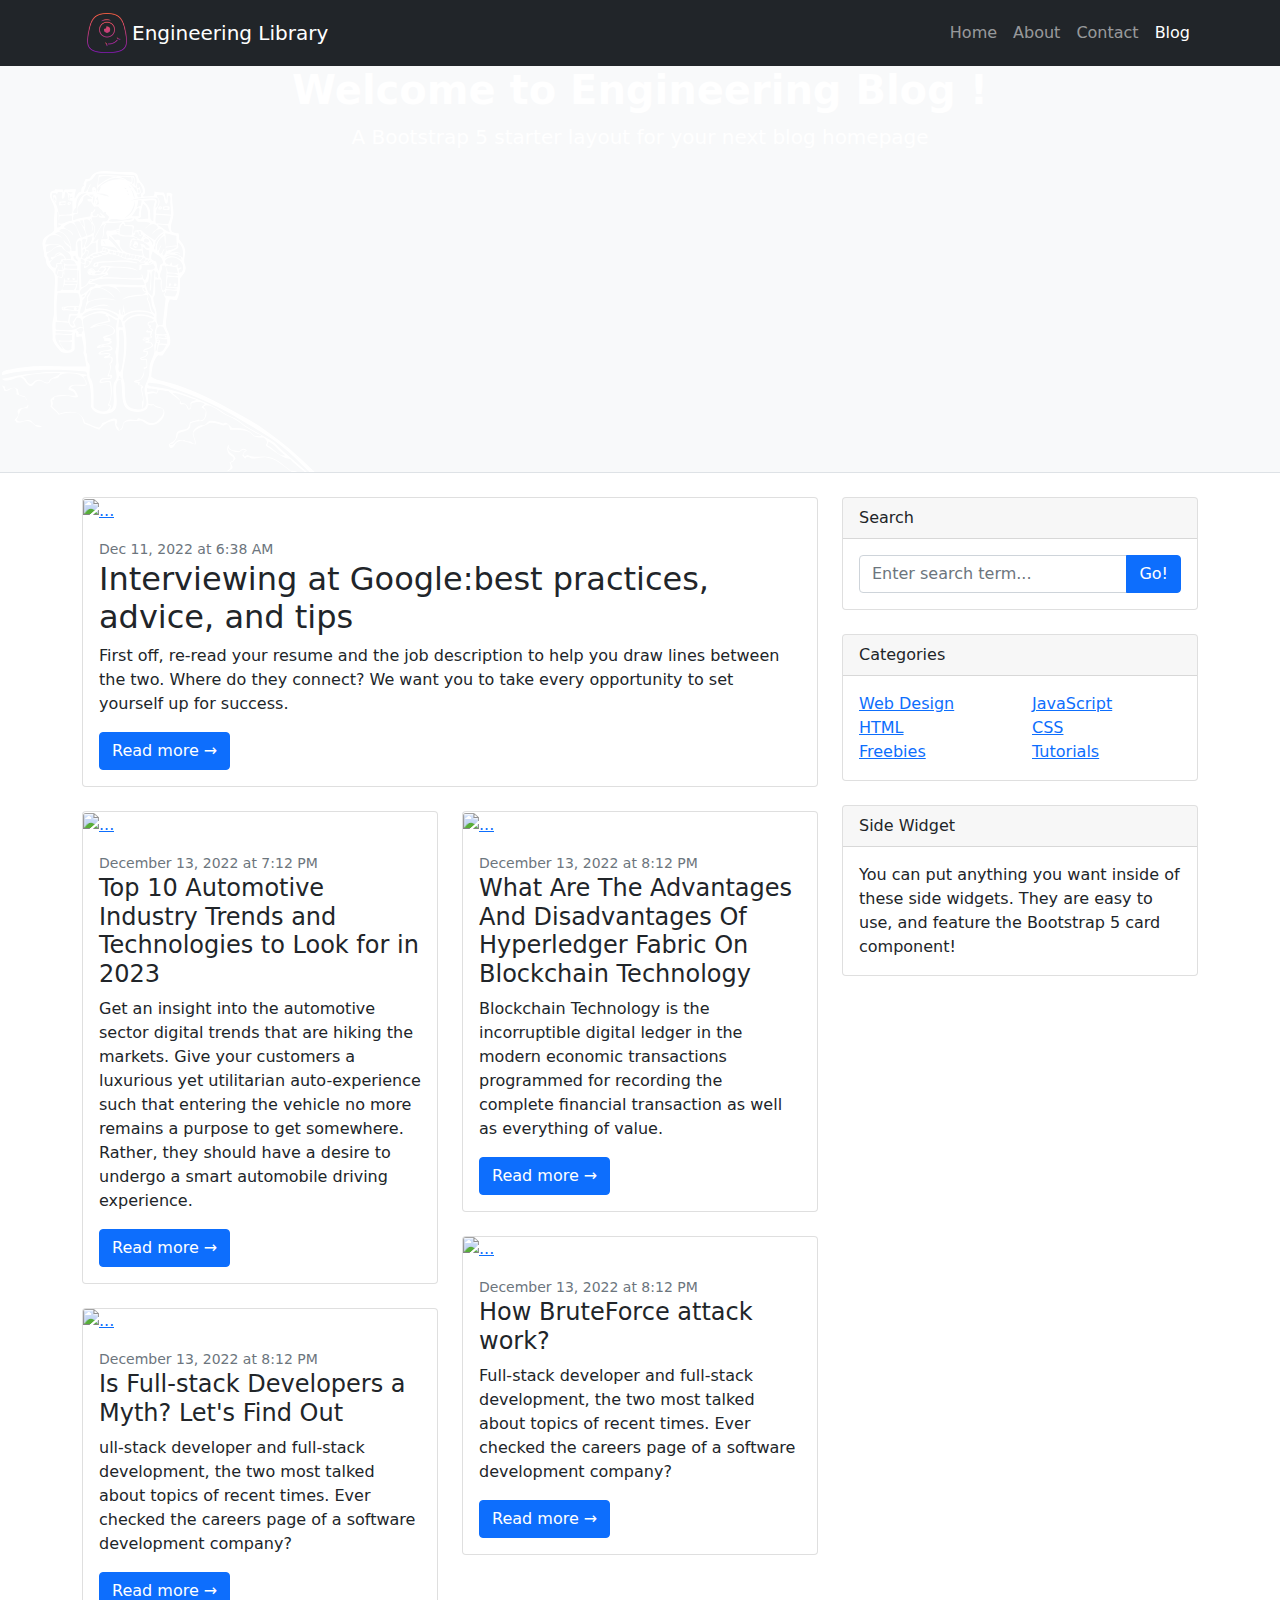
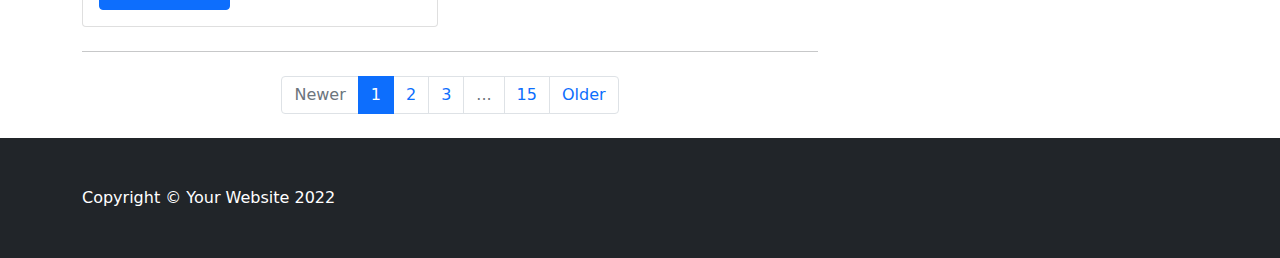
==== Blog.html @ 8175223d "Add files via upload" ====
<!DOCTYPE html>
<html lang="en">
    <head>
        <meta charset="utf-8" />
        <meta name="viewport" content="width=device-width, initial-scale=1, shrink-to-fit=no" />
        <meta name="description" content="" />
        <meta name="author" content="" />
        <title>Engineering Blog</title>
        <!-- Favicon-->
        <link rel="icon" type="image/x-icon" href="assets/favicon.ico" />
        <!-- Core theme CSS (includes Bootstrap)-->
        <link href="css/blog.css" rel="stylesheet" />
    </head>
    <body>
        <!-- Responsive navbar-->
        <nav class="navbar navbar-expand-lg navbar-dark bg-dark">
            <div class="container">
                <img class="logo" src="logo_free-file.png" alt="logo">
                <a class="navbar-brand" href="#!">Engineering Library</a>
                <button class="navbar-toggler" type="button" data-bs-toggle="collapse" data-bs-target="#navbarSupportedContent" aria-controls="navbarSupportedContent" aria-expanded="false" aria-label="Toggle navigation"><span class="navbar-toggler-icon"></span></button>
                <div class="collapse navbar-collapse" id="navbarSupportedContent">
                    <ul class="navbar-nav ms-auto mb-2 mb-lg-0">
                        <li class="nav-item"><a class="nav-link" href="index.html">Home</a></li>
                        <li class="nav-item"><a class="nav-link" href="#!">About</a></li>
                        <li class="nav-item"><a class="nav-link" href="#!">Contact</a></li>
                        <li class="nav-item"><a class="nav-link active" aria-current="page" href="#">Blog</a></li>
                    </ul>
                </div>
            </div>
        </nav>
        <!-- Page header with logo and tagline-->
        <header class="bg-light border-bottom mb-4">
                <div class="text-center">
                    <video playsinline autoplay muted loop id="bgvid">
                        <source src="pexels-louai-munajim-5818973.mp4" type="video/mp4">
                        </video>
                    <h1 class="inside fw-bolder text-white">Welcome to Engineering Blog !</h1>
                    <p class="inside lead mb-0 text-white">A Bootstrap 5 starter layout for your next blog homepage</p>
                    <img class="inside astro" src="color-scheme-left.svg">
                </div>
        </header>
        <!-- Page content-->
        <div class="container">
            <div class="row">
                <!-- Blog entries-->
                <div class="col-lg-8">
                    <!-- Featured blog post-->
                    <div class="card mb-4">
                        <a href="#!"><img class="card-img-top" src="https://careers.google.com/jobs/dist/img/assets/hero_1x.7ab3133b12181470160bbd290aa3c645.png" alt="..." /></a>
                        <div class="card-body">
                            <div class="small text-muted">Dec 11, 2022 at 6:38 AM</div>
                            <h2 class="card-title">Interviewing at Google:best practices, advice, and tips</h2>
                            <p class="card-text">First off, re-read your resume and the job description to help you draw lines between the two. Where do they connect? We want you to take every opportunity to set yourself up for success.</p>
                            <a class="btn btn-primary" href="#!">Read more →</a>
                        </div>
                    </div>
                    <!-- Nested row for non-featured blog posts-->
                    <div class="row">
                        <div class="col-lg-6">
                            <!-- Blog post-->
                            <div class="card mb-4">
                                <a href="#!"><img class="card-img-top" src="https://www.bacancytechnology.com/blog/wp-content/uploads/2021/03/12-03-2021-Thursday-Blog-1024x352.png" alt="..." /></a>
                                <div class="card-body">
                                    <div class="small text-muted">December 13, 2022 at 7:12 PM</div>
                                    <h2 class="card-title h4">Top 10 Automotive Industry Trends and Technologies to Look for in 2023</h2>
                                    <p class="card-text">Get an insight into the automotive sector digital trends that are hiking the markets. Give your customers a luxurious yet utilitarian auto-experience such that entering the vehicle no more remains a purpose to get somewhere. Rather, they should have a desire to undergo a smart automobile driving experience.</p>
                                    <a class="btn btn-primary" href="#!">Read more →</a>
                                </div>
                            </div>
                            <!-- Blog post-->
                            <div class="card mb-4">
                                <a href="#!"><img class="card-img-top" src="https://t3.ftcdn.net/jpg/03/18/60/62/360_F_318606217_Hk8jo2MVoI33SQOkYrfOF929J7JgIP0P.jpg" alt="..." /></a>
                                <div class="card-body">
                                    <div class="small text-muted">December 13, 2022 at 8:12 PM</div>
                                    <h2 class="card-title h4">Is Full-stack Developers a Myth? Let's Find Out</h2>
                                    <p class="card-text">ull-stack developer and full-stack development, the two most talked about topics of recent times. Ever checked the careers page of a software development company?</p>
                                    <a class="btn btn-primary" href="#!">Read more →</a>
                                </div>
                            </div>
                        </div>
                        <div class="col-lg-6">
                            <!-- Blog post-->
                            <div class="card mb-4">
                                <a href="#!"><img class="card-img-top" src="https://www.bacancytechnology.com/blog/wp-content/uploads/2018/08/xHyperledger-Fabric-Blockchain-1024x559.jpg.pagespeed.ic.u6g3JxkDkp.webp" alt="..." /></a>
                                <div class="card-body">
                                    <div class="small text-muted">December 13, 2022 at 8:12 PM</div>
                                    <h2 class="card-title h4">What Are The Advantages And Disadvantages Of Hyperledger Fabric On Blockchain Technology</h2>
                                    <p class="card-text">Blockchain Technology is the incorruptible digital ledger in the modern economic transactions programmed for recording the complete financial transaction as well as everything of value.</p>
                                    <a class="btn btn-primary" href="#!">Read more →</a>
                                </div>
                            </div>
                            <!-- Blog post-->
                            <div class="card mb-4">
                                <a href="#!"><img class="card-img-top" src="https://img.freepik.com/free-vector/hacker-concept-illustration_114360-1978.jpg?w=2000" alt="..." /></a>
                                <div class="card-body">
                                    <div class="small text-muted">December 13, 2022 at 8:12 PM</div>
                                    <h2 class="card-title h4">How BruteForce attack work?</h2>
                                    <p class="card-text">Full-stack developer and full-stack development, the two most talked about topics of recent times. Ever checked the careers page of a software development company?</p>
                                    <a class="btn btn-primary" href="#!">Read more →</a>
                                </div>
                            </div>
                        </div>
                    </div>
                    <!-- Pagination-->
                    <nav aria-label="Pagination">
                        <hr class="my-0" />
                        <ul class="pagination justify-content-center my-4">
                            <li class="page-item disabled"><a class="page-link" href="#" tabindex="-1" aria-disabled="true">Newer</a></li>
                            <li class="page-item active" aria-current="page"><a class="page-link" href="#!">1</a></li>
                            <li class="page-item"><a class="page-link" href="#!">2</a></li>
                            <li class="page-item"><a class="page-link" href="#!">3</a></li>
                            <li class="page-item disabled"><a class="page-link" href="#!">...</a></li>
                            <li class="page-item"><a class="page-link" href="#!">15</a></li>
                            <li class="page-item"><a class="page-link" href="#!">Older</a></li>
                        </ul>
                    </nav>
                </div>
                <!-- Side widgets-->
                <div class="col-lg-4">
                    <!-- Search widget-->
                    <div class="card mb-4">
                        <div class="card-header">Search</div>
                        <div class="card-body">
                            <div class="input-group">
                                <input class="form-control" type="text" placeholder="Enter search term..." aria-label="Enter search term..." aria-describedby="button-search" />
                                <button class="btn btn-primary" id="button-search" type="button">Go!</button>
                            </div>
                        </div>
                    </div>
                    <!-- Categories widget-->
                    <div class="card mb-4">
                        <div class="card-header">Categories</div>
                        <div class="card-body">
                            <div class="row">
                                <div class="col-sm-6">
                                    <ul class="list-unstyled mb-0">
                                        <li><a href="#!">Web Design</a></li>
                                        <li><a href="#!">HTML</a></li>
                                        <li><a href="#!">Freebies</a></li>
                                    </ul>
                                </div>
                                <div class="col-sm-6">
                                    <ul class="list-unstyled mb-0">
                                        <li><a href="#!">JavaScript</a></li>
                                        <li><a href="#!">CSS</a></li>
                                        <li><a href="#!">Tutorials</a></li>
                                    </ul>
                                </div>
                            </div>
                        </div>
                    </div>
                    <!-- Side widget-->
                    <div class="card mb-4">
                        <div class="card-header">Side Widget</div>
                        <div class="card-body">You can put anything you want inside of these side widgets. They are easy to use, and feature the Bootstrap 5 card component!</div>
                    </div>
                </div>
            </div>
        </div>
        <!-- Footer-->
        <footer class="py-5 bg-dark">
            <div class="container"><p class="m-0 text-white">Copyright &copy; Your Website 2022</p></div>
        </footer>
        <!-- Bootstrap core JS-->
        <script src="https://cdn.jsdelivr.net/npm/bootstrap@5.1.3/dist/js/bootstrap.bundle.min.js"></script>
        <!-- Core theme JS-->
        <script src="js/blog.js"></script>
    </body>
</html>
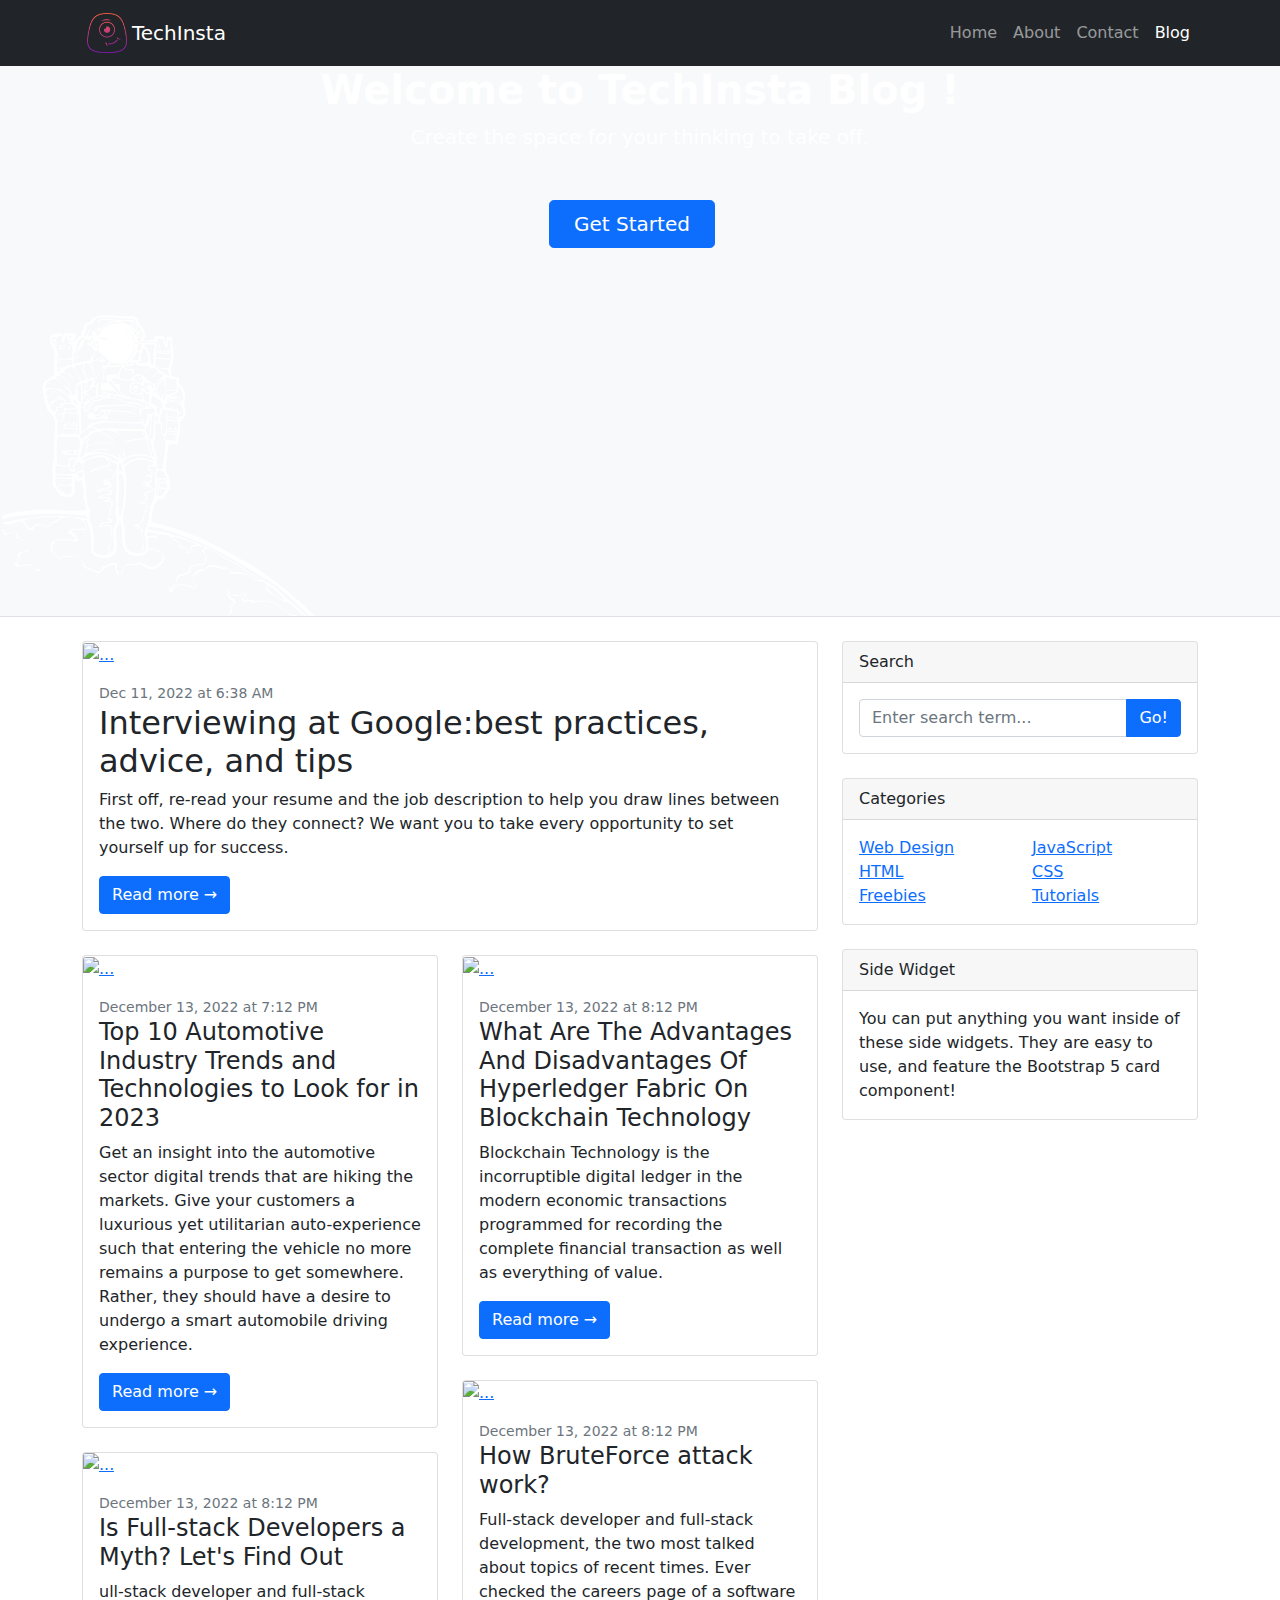
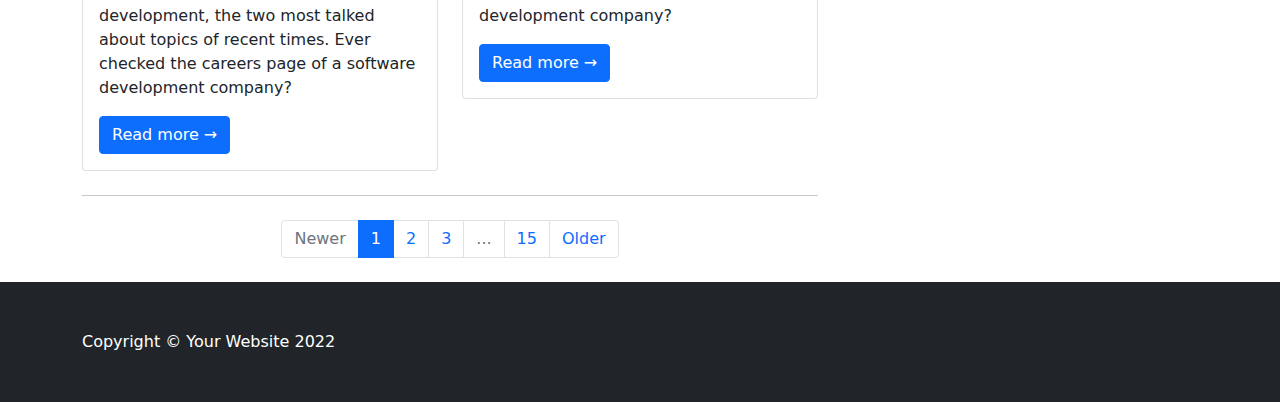
==== commit f9d3b939: "Update Blog.html" ====
--- a/Blog.html
+++ b/Blog.html
@@ -16,7 +16,7 @@
         <nav class="navbar navbar-expand-lg navbar-dark bg-dark">
             <div class="container">
                 <img class="logo" src="logo_free-file.png" alt="logo">
-                <a class="navbar-brand" href="#!">Engineering Library</a>
+                <a class="navbar-brand" href="index.html">TechInsta</a>
                 <button class="navbar-toggler" type="button" data-bs-toggle="collapse" data-bs-target="#navbarSupportedContent" aria-controls="navbarSupportedContent" aria-expanded="false" aria-label="Toggle navigation"><span class="navbar-toggler-icon"></span></button>
                 <div class="collapse navbar-collapse" id="navbarSupportedContent">
                     <ul class="navbar-nav ms-auto mb-2 mb-lg-0">
@@ -31,15 +31,19 @@
         <!-- Page header with logo and tagline-->
         <header class="bg-light border-bottom mb-4">
                 <div class="text-center">
-                    <video playsinline autoplay muted loop id="bgvid">
+<!--                     <video playsinline autoplay muted loop id="bgvid">
                         <source src="pexels-louai-munajim-5818973.mp4" type="video/mp4">
-                        </video>
-                    <h1 class="inside fw-bolder text-white">Welcome to Engineering Blog !</h1>
-                    <p class="inside lead mb-0 text-white">A Bootstrap 5 starter layout for your next blog homepage</p>
+                        </video> -->
+                    <h1 class="inside fw-bolder text-white">Welcome to TechInsta Blog !</h1>
+                    <p class="inside lead mb-0 text-white">Create the space for your thinking to take off.</p>
+                     <div class="py-5 d-grid gap-3 d-sm-flex justify-content-sm-center">
+                        <a class="btn btn-primary btn-lg px-4 me-sm-3" href="#blog">Get Started</a>
+                    </div>
                     <img class="inside astro" src="color-scheme-left.svg">
                 </div>
         </header>
         <!-- Page content-->
+        <section id="blog">
         <div class="container">
             <div class="row">
                 <!-- Blog entries-->
@@ -157,6 +161,7 @@
                 </div>
             </div>
         </div>
+       </section>
         <!-- Footer-->
         <footer class="py-5 bg-dark">
             <div class="container"><p class="m-0 text-white">Copyright &copy; Your Website 2022</p></div>
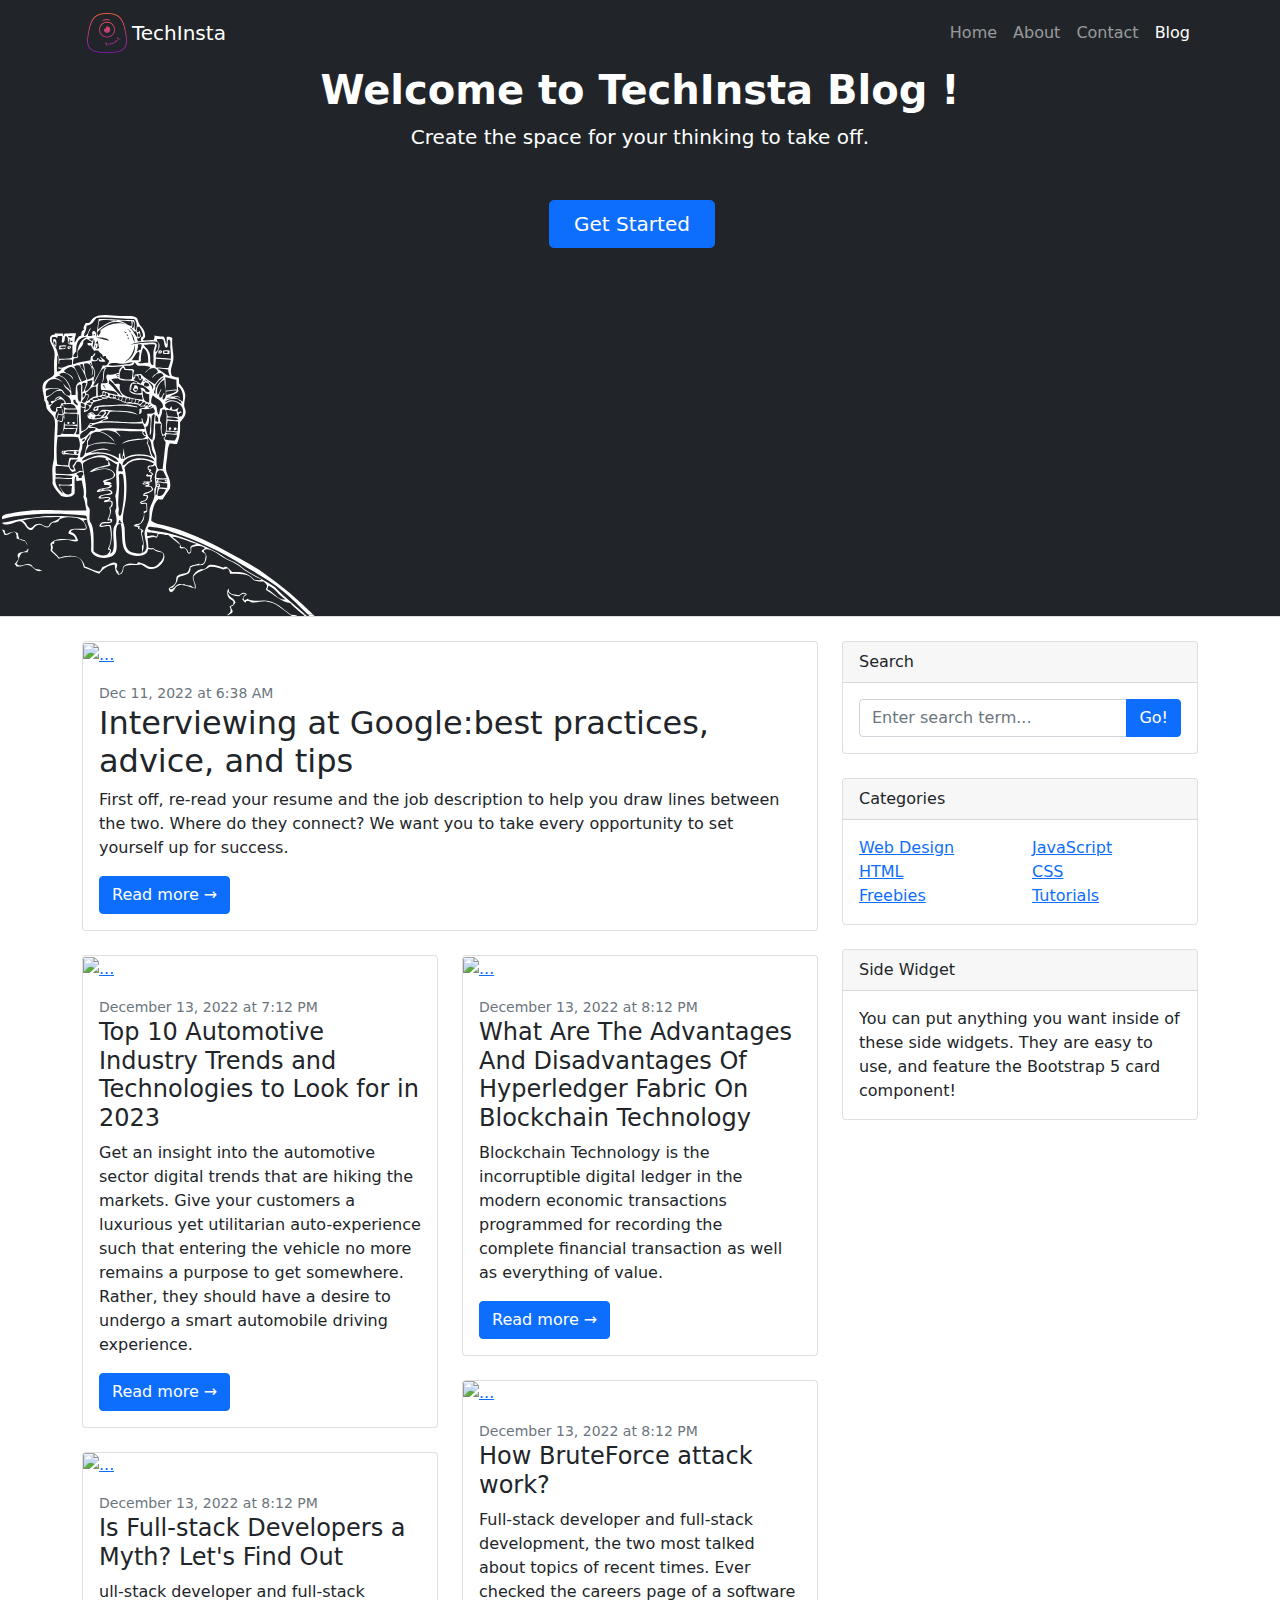
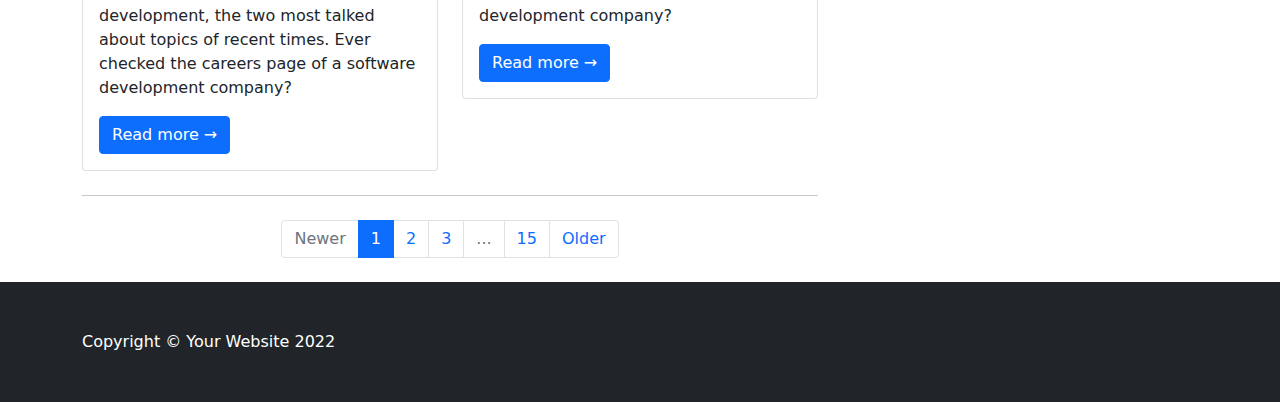
==== commit 32d0b6ac: "Update Blog.html" ====
--- a/Blog.html
+++ b/Blog.html
@@ -5,7 +5,7 @@
         <meta name="viewport" content="width=device-width, initial-scale=1, shrink-to-fit=no" />
         <meta name="description" content="" />
         <meta name="author" content="" />
-        <title>Engineering Blog</title>
+        <title>TechInsta Blog</title>
         <!-- Favicon-->
         <link rel="icon" type="image/x-icon" href="assets/favicon.ico" />
         <!-- Core theme CSS (includes Bootstrap)-->
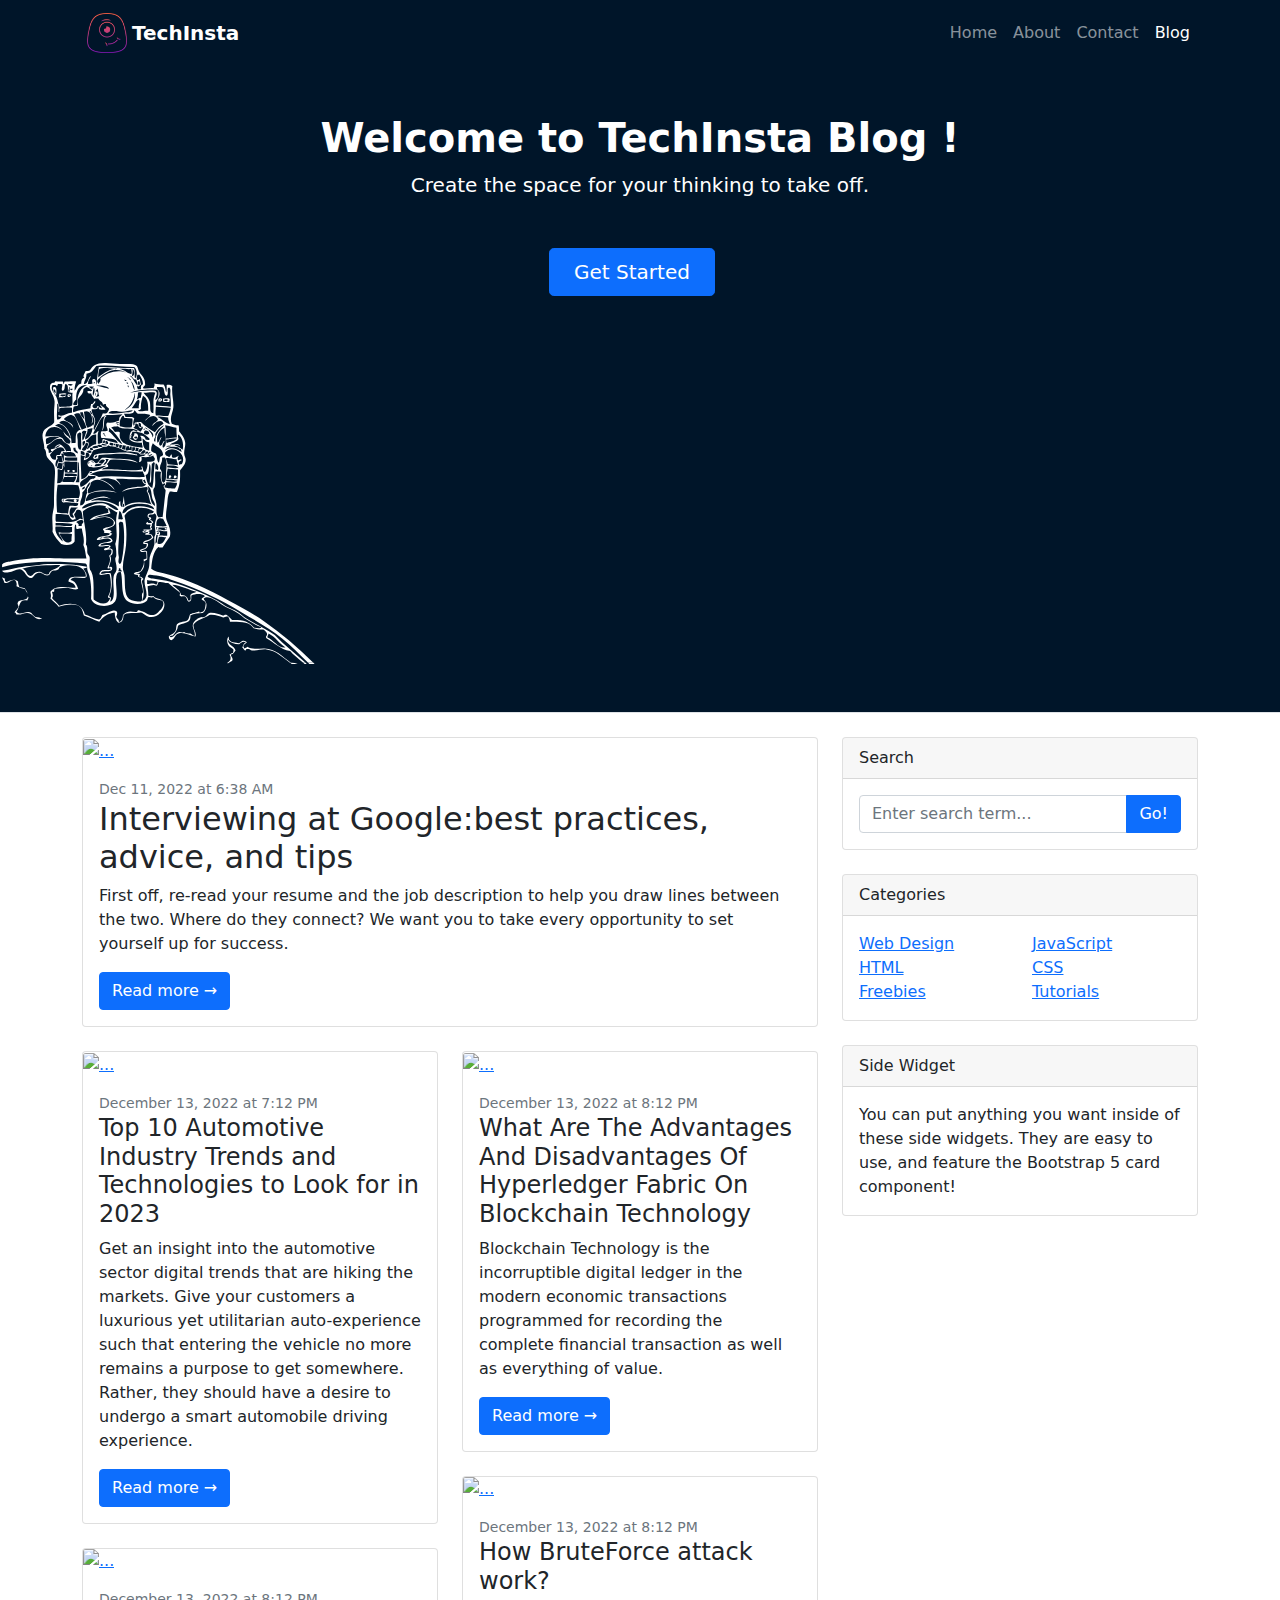
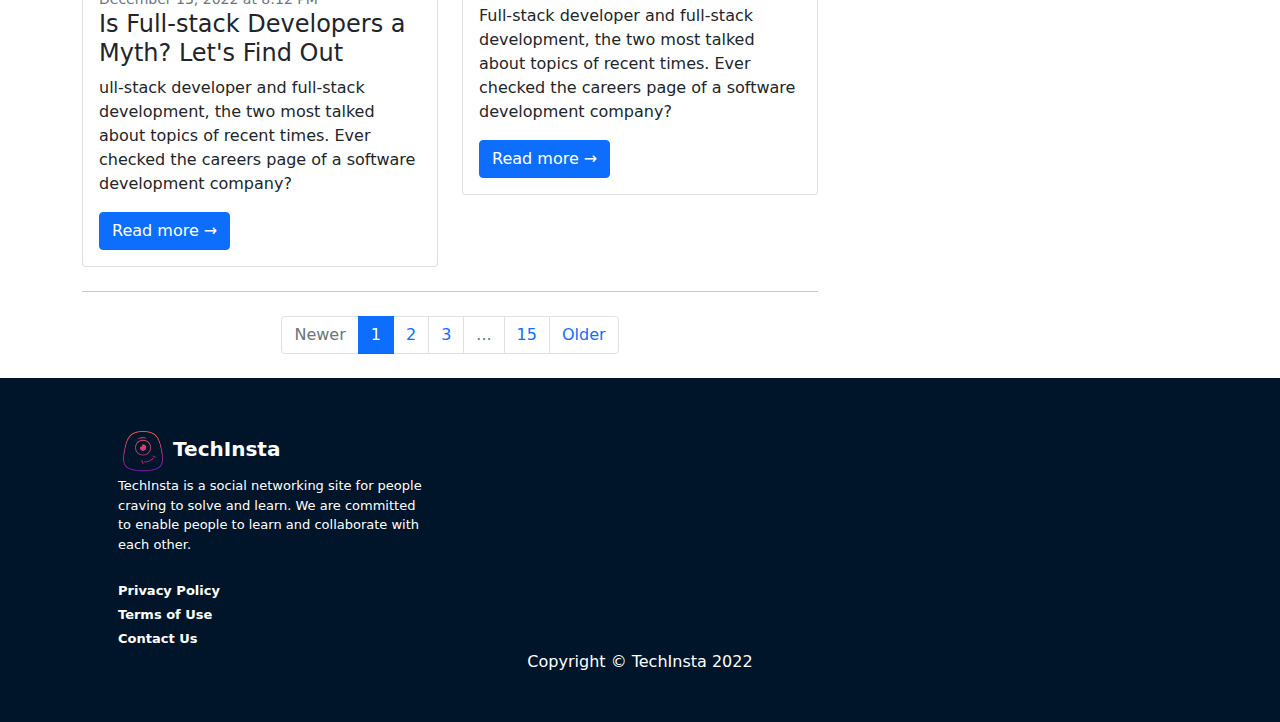
==== commit b27dd345: "Add files via upload" ====
--- a/Blog.html
+++ b/Blog.html
@@ -5,7 +5,7 @@
         <meta name="viewport" content="width=device-width, initial-scale=1, shrink-to-fit=no" />
         <meta name="description" content="" />
         <meta name="author" content="" />
-        <title>TechInsta Blog</title>
+        <title>Engineering Blog</title>
         <!-- Favicon-->
         <link rel="icon" type="image/x-icon" href="assets/favicon.ico" />
         <!-- Core theme CSS (includes Bootstrap)-->
@@ -16,7 +16,7 @@
         <nav class="navbar navbar-expand-lg navbar-dark bg-dark">
             <div class="container">
                 <img class="logo" src="logo_free-file.png" alt="logo">
-                <a class="navbar-brand" href="index.html">TechInsta</a>
+                <a class="navbar-brand fw-bold" href="/index.html">TechInsta</a>
                 <button class="navbar-toggler" type="button" data-bs-toggle="collapse" data-bs-target="#navbarSupportedContent" aria-controls="navbarSupportedContent" aria-expanded="false" aria-label="Toggle navigation"><span class="navbar-toggler-icon"></span></button>
                 <div class="collapse navbar-collapse" id="navbarSupportedContent">
                     <ul class="navbar-nav ms-auto mb-2 mb-lg-0">
@@ -30,13 +30,13 @@
         </nav>
         <!-- Page header with logo and tagline-->
         <header class="bg-light border-bottom mb-4">
-                <div class="text-center">
-<!--                     <video playsinline autoplay muted loop id="bgvid">
+                <div class="py-5 text-center">
+                    <!-- <video playsinline autoplay muted loop id="bgvid">
                         <source src="pexels-louai-munajim-5818973.mp4" type="video/mp4">
                         </video> -->
                     <h1 class="inside fw-bolder text-white">Welcome to TechInsta Blog !</h1>
                     <p class="inside lead mb-0 text-white">Create the space for your thinking to take off.</p>
-                     <div class="py-5 d-grid gap-3 d-sm-flex justify-content-sm-center">
+                    <div class="py-5 d-grid gap-3 d-sm-flex justify-content-sm-center">
                         <a class="btn btn-primary btn-lg px-4 me-sm-3" href="#blog">Get Started</a>
                     </div>
                     <img class="inside astro" src="color-scheme-left.svg">
@@ -161,10 +161,23 @@
                 </div>
             </div>
         </div>
-       </section>
+    </section>
         <!-- Footer-->
         <footer class="py-5 bg-dark">
-            <div class="container"><p class="m-0 text-white">Copyright &copy; Your Website 2022</p></div>
+            <div class="container px-5">
+                <img class="logo" src="logo_free-file.png" alt="logo">
+                <a class="navbar-brand fw-bolder text-white" href="#!">TechInsta</a>
+                <p class="lead text-white mb-4 end">TechInsta is a social networking site for people craving to solve and learn. We are committed to enable people to learn and collaborate with each other.</p>
+                <a class="text-decoration-none fw-bolder text-white end" href="#!">
+                    Privacy Policy<br>
+                </a>
+                <a class="text-decoration-none fw-bolder text-white end" href="#!">
+                    Terms of Use<br>
+                </a>
+                <a class="text-decoration-none fw-bolder text-white end" href="#!">
+                    Contact Us
+                </a>
+                <p class="m-0 text-center text-white">Copyright &copy; TechInsta 2022</p></div>
         </footer>
         <!-- Bootstrap core JS-->
         <script src="https://cdn.jsdelivr.net/npm/bootstrap@5.1.3/dist/js/bootstrap.bundle.min.js"></script>
